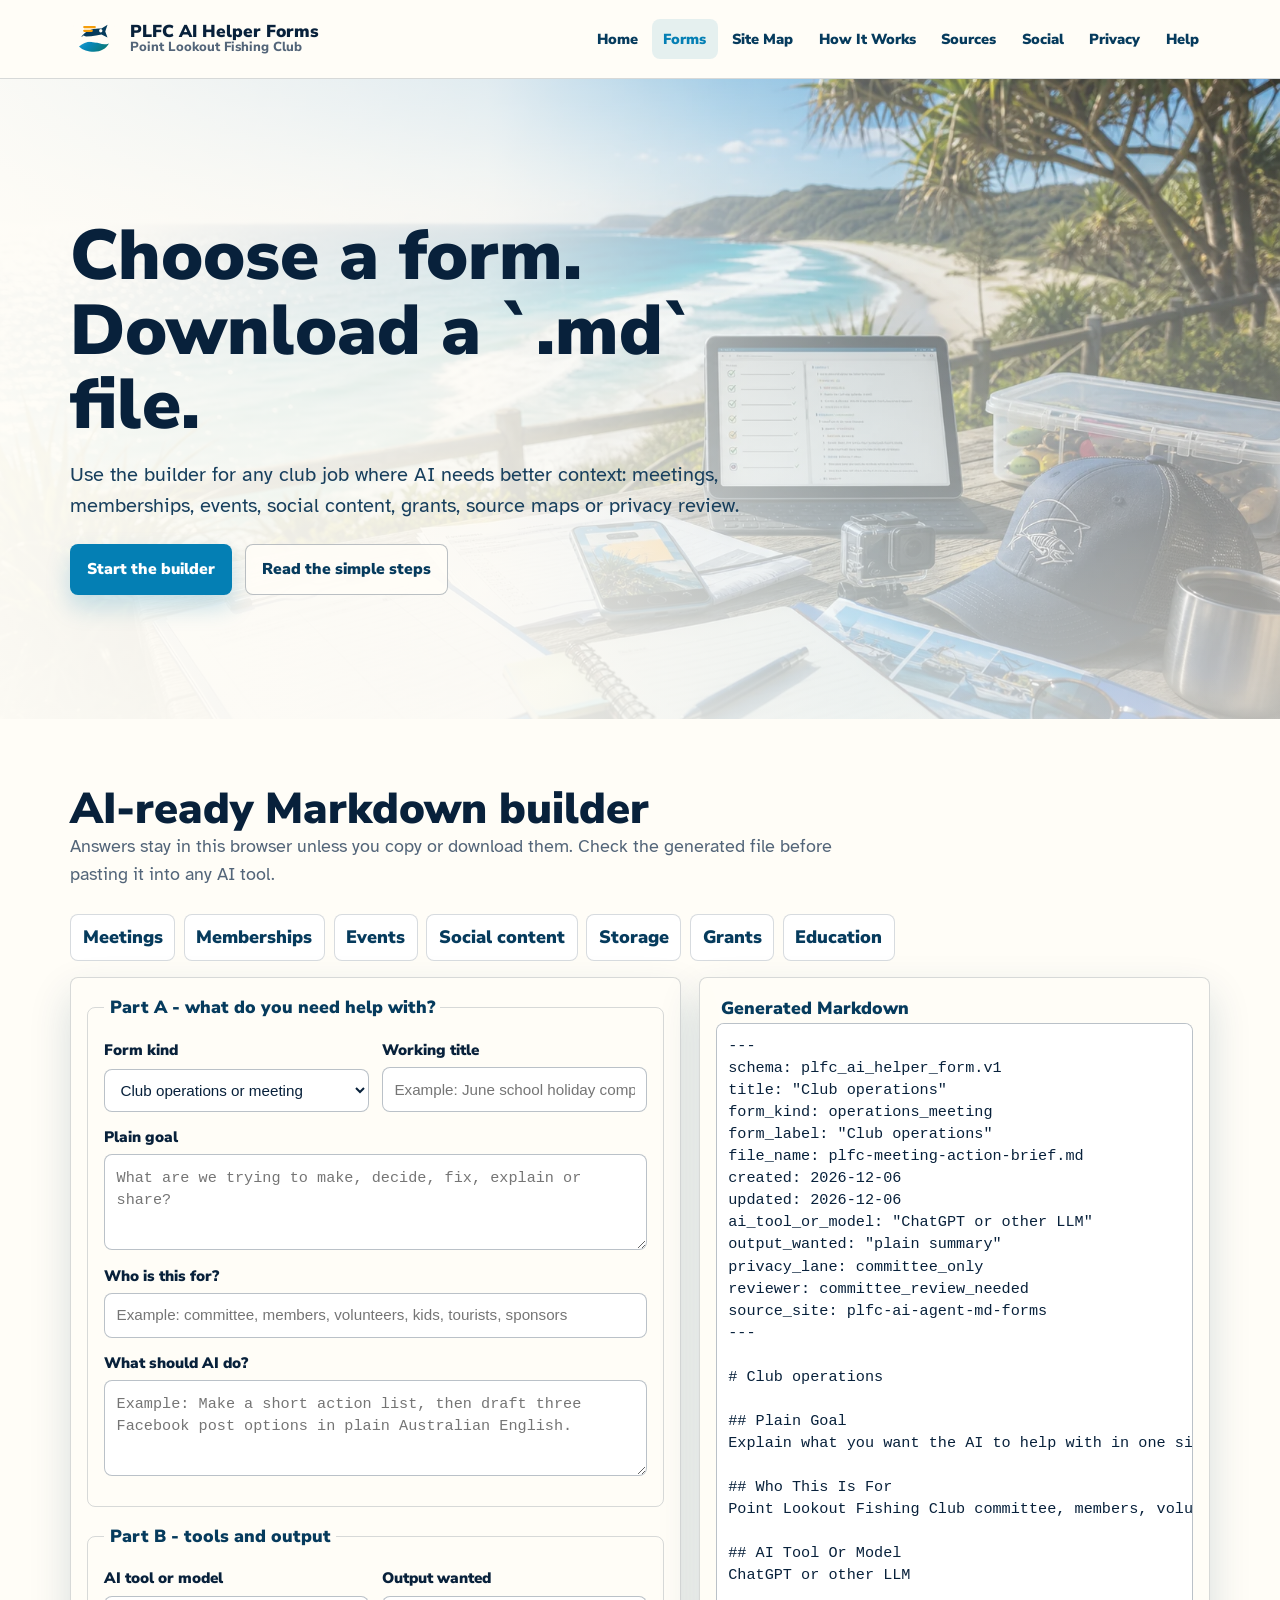
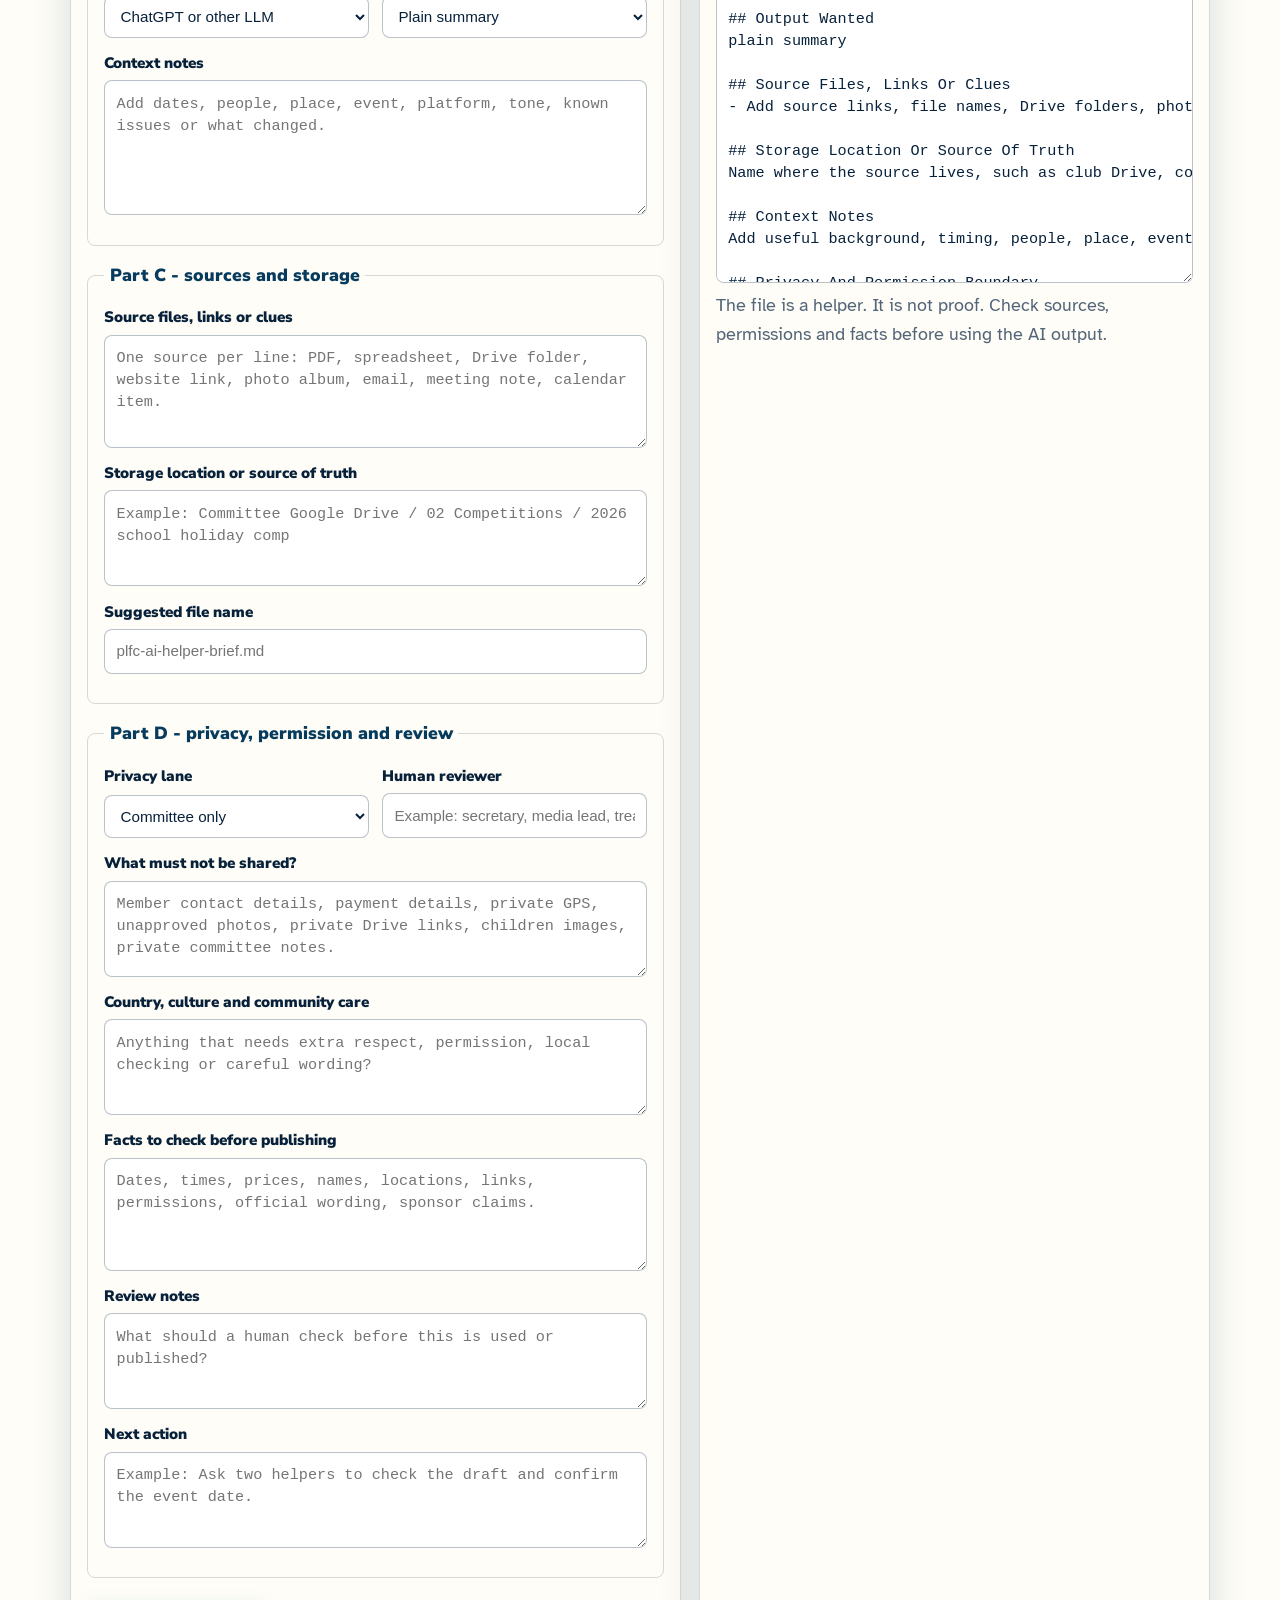
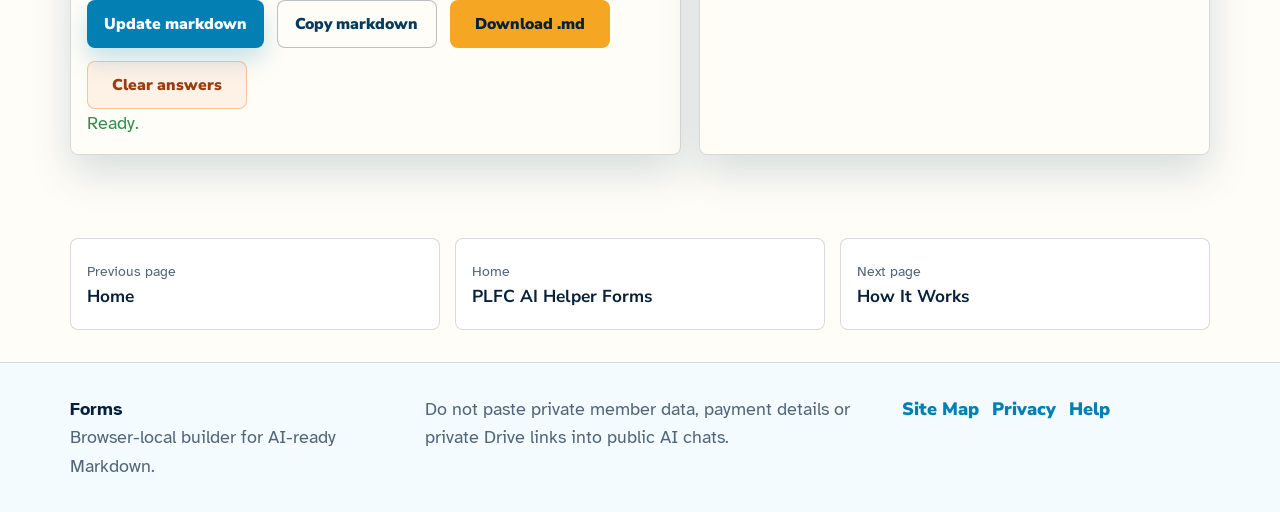
==== pages/forms.html @ 78226b27 "Create PLFC AI helper forms site" ====
<!doctype html>
<html lang="en-AU">
  <head>
    <meta charset="utf-8">
    <meta name="viewport" content="width=device-width, initial-scale=1">
    <meta name="description" content="Create and download a PLFC AI-ready Markdown file for meetings, events, social content, grants, storage maps and privacy-safe club work.">
    <title>Forms | PLFC AI Helper Forms</title>
    <link rel="icon" type="image/svg+xml" href="../assets/favicon.svg">
    <link rel="preconnect" href="https://fonts.googleapis.com">
    <link rel="preconnect" href="https://fonts.gstatic.com" crossorigin>
    <link href="https://fonts.googleapis.com/css2?family=Atkinson+Hyperlegible:wght@400;700&family=Nunito+Sans:wght@700;800;900&display=swap" rel="stylesheet">
    <link rel="stylesheet" href="../styles.css">
  </head>
  <body>
    <a class="skip-link" href="#main">Skip to content</a>
    <header class="site-header">
      <nav class="nav" aria-label="Main navigation">
        <a class="brand-mark" href="../index.html"><img src="../assets/favicon.svg" alt="" width="48" height="48"><span class="brand-text"><strong>PLFC AI Helper Forms</strong><span>Point Lookout Fishing Club</span></span></a>
        <button class="nav-toggle" type="button" aria-expanded="false" aria-controls="nav-links">Menu</button>
        <div class="nav-links" id="nav-links">
          <a href="../index.html">Home</a>
          <a href="forms.html" aria-current="page">Forms</a>
          <a href="site-map.html">Site Map</a>
          <a href="how-it-works.html">How It Works</a>
          <a href="source-storage.html">Sources</a>
          <a href="social-content.html">Social</a>
          <a href="privacy-permissions.html">Privacy</a>
          <a href="help.html">Help</a>
        </div>
      </nav>
    </header>

    <main id="main">
      <section class="page-hero" aria-labelledby="forms-title">
        <img class="hero-image" src="../assets/hero-forms.webp" alt="Simple forms, notes and club content tools on a sunny coastal table" width="1792" height="1024">
        <div class="hero-tint"></div>
        <div class="hero-copy">
          <h1 id="forms-title">Choose a form. Download a `.md` file.</h1>
          <p class="hero-lede">Use the builder for any club job where AI needs better context: meetings, memberships, events, social content, grants, source maps or privacy review.</p>
          <div class="hero-actions">
            <a class="button primary" href="#builder">Start the builder</a>
            <a class="button secondary" href="how-it-works.html">Read the simple steps</a>
          </div>
        </div>
      </section>

      <section class="section" id="builder" aria-labelledby="builder-title">
        <div class="section-heading">
          <h2 id="builder-title">AI-ready Markdown builder</h2>
          <p>Answers stay in this browser unless you copy or download them. Check the generated file before pasting it into any AI tool.</p>
        </div>
        <div class="template-strip" aria-label="Available form kinds">
          <span class="template-chip">Meetings</span>
          <span class="template-chip">Memberships</span>
          <span class="template-chip">Events</span>
          <span class="template-chip">Social content</span>
          <span class="template-chip">Storage</span>
          <span class="template-chip">Grants</span>
          <span class="template-chip">Education</span>
        </div>

        <div class="builder-layout">
          <form class="builder-form" data-ai-md-form>
            <fieldset>
              <legend>Part A - what do you need help with?</legend>
              <div class="field-grid">
                <label>Form kind
                  <select name="form_kind">
                    <option value="operations_meeting">Club operations or meeting</option>
                    <option value="membership_volunteer">Membership or volunteer</option>
                    <option value="event_field">Fishing event or field ops</option>
                    <option value="social_content">Social content or GenAI media</option>
                    <option value="source_storage">Source and storage map</option>
                    <option value="grants_evidence">Grant or evidence note</option>
                    <option value="education_tourism">Education, kids or visitors</option>
                    <option value="custom">Something else</option>
                  </select>
                </label>
                <label>Working title
                  <input name="title" placeholder="Example: June school holiday comp content plan">
                </label>
              </div>
              <label>Plain goal
                <textarea name="plain_goal" rows="3" placeholder="What are we trying to make, decide, fix, explain or share?"></textarea>
              </label>
              <label>Who is this for?
                <input name="audience" placeholder="Example: committee, members, volunteers, kids, tourists, sponsors">
              </label>
              <label>What should AI do?
                <textarea name="ai_request" rows="3" placeholder="Example: Make a short action list, then draft three Facebook post options in plain Australian English."></textarea>
              </label>
            </fieldset>

            <fieldset>
              <legend>Part B - tools and output</legend>
              <div class="field-grid">
                <label>AI tool or model
                  <select name="ai_tool">
                    <option value="ChatGPT or other LLM">ChatGPT or other LLM</option>
                    <option value="Claude">Claude</option>
                    <option value="Gemini">Gemini</option>
                    <option value="Copilot or coding agent">Copilot or coding agent</option>
                    <option value="Canva">Canva</option>
                    <option value="CapCut or video model">CapCut or video model</option>
                    <option value="Image model">Image model</option>
                    <option value="Song or music model">Song or music model</option>
                    <option value="Not sure yet">Not sure yet</option>
                  </select>
                </label>
                <label>Output wanted
                  <select name="output_type">
                    <option value="plain summary">Plain summary</option>
                    <option value="meeting agenda">Meeting agenda</option>
                    <option value="action list">Action list</option>
                    <option value="caption pack">Caption pack</option>
                    <option value="video script">Video script</option>
                    <option value="image prompt">Image prompt</option>
                    <option value="song prompt">Song prompt</option>
                    <option value="spreadsheet plan">Spreadsheet plan</option>
                    <option value="grant evidence note">Grant evidence note</option>
                    <option value="public page draft">Public page draft</option>
                  </select>
                </label>
              </div>
              <label>Context notes
                <textarea name="context_notes" rows="5" placeholder="Add dates, people, place, event, platform, tone, known issues or what changed."></textarea>
              </label>
            </fieldset>

            <fieldset>
              <legend>Part C - sources and storage</legend>
              <label>Source files, links or clues
                <textarea name="source_files" rows="4" placeholder="One source per line: PDF, spreadsheet, Drive folder, website link, photo album, email, meeting note, calendar item."></textarea>
              </label>
              <label>Storage location or source of truth
                <textarea name="storage_location" rows="3" placeholder="Example: Committee Google Drive / 02 Competitions / 2026 school holiday comp"></textarea>
              </label>
              <label>Suggested file name
                <input name="filename" placeholder="plfc-ai-helper-brief.md">
              </label>
            </fieldset>

            <fieldset>
              <legend>Part D - privacy, permission and review</legend>
              <div class="field-grid">
                <label>Privacy lane
                  <select name="privacy_lane">
                    <option value="committee_only">Committee only</option>
                    <option value="private_source">Private source</option>
                    <option value="trusted_helpers">Trusted helpers</option>
                    <option value="public_draft">Public draft</option>
                    <option value="public_after_review">Public after review</option>
                  </select>
                </label>
                <label>Human reviewer
                  <input name="reviewer" placeholder="Example: secretary, media lead, treasurer, committee">
                </label>
              </div>
              <label>What must not be shared?
                <textarea name="must_not_share" rows="3" placeholder="Member contact details, payment details, private GPS, unapproved photos, private Drive links, children images, private committee notes."></textarea>
              </label>
              <label>Country, culture and community care
                <textarea name="country_culture" rows="3" placeholder="Anything that needs extra respect, permission, local checking or careful wording?"></textarea>
              </label>
              <label>Facts to check before publishing
                <textarea name="facts_to_check" rows="4" placeholder="Dates, times, prices, names, locations, links, permissions, official wording, sponsor claims."></textarea>
              </label>
              <label>Review notes
                <textarea name="review_notes" rows="3" placeholder="What should a human check before this is used or published?"></textarea>
              </label>
              <label>Next action
                <textarea name="next_action" rows="2" placeholder="Example: Ask two helpers to check the draft and confirm the event date."></textarea>
              </label>
            </fieldset>

            <div class="builder-actions">
              <button class="button primary" type="submit">Update markdown</button>
              <button class="button secondary" type="button" data-copy-md>Copy markdown</button>
              <button class="button gold" type="button" data-download-md>Download .md</button>
              <button class="button danger" type="button" data-clear-md>Clear answers</button>
            </div>
            <p class="status" data-builder-status aria-live="polite">Ready.</p>
          </form>

          <aside class="output-panel" aria-label="Generated markdown output">
            <label for="markdown-output">Generated Markdown</label>
            <textarea id="markdown-output" class="markdown-output" data-md-output spellcheck="false" readonly></textarea>
            <p class="form-note">The file is a helper. It is not proof. Check sources, permissions and facts before using the AI output.</p>
          </aside>
        </div>
      </section>

      <nav class="page-trail" aria-label="Page navigation">
        <a href="../index.html"><span>Previous page</span><strong>Home</strong></a>
        <a href="../index.html"><span>Home</span><strong>PLFC AI Helper Forms</strong></a>
        <a href="how-it-works.html"><span>Next page</span><strong>How It Works</strong></a>
      </nav>
    </main>

    <footer class="site-footer">
      <div class="footer-inner">
        <div><strong>Forms</strong><p>Browser-local builder for AI-ready Markdown.</p></div>
        <p>Do not paste private member data, payment details or private Drive links into public AI chats.</p>
        <div class="footer-links"><a href="site-map.html">Site Map</a><a href="privacy-permissions.html">Privacy</a><a href="help.html">Help</a></div>
      </div>
    </footer>
    <button class="to-top" type="button" data-to-top>Back to top</button>
    <script src="../script.js"></script>
  </body>
</html>
---- styles.css ----
:root {
  --ink: #08213b;
  --deep: #063b5d;
  --ocean: #047fb4;
  --sky: #63c9ee;
  --pale-sky: #dff6ff;
  --teal: #118b88;
  --green: #2f8f4e;
  --leaf: #78b84f;
  --gold: #f5a623;
  --orange: #f06a24;
  --purple: #7f5bb8;
  --sand: #fff6df;
  --shell: #fffdf7;
  --soft: #f3fbff;
  --line: rgba(8, 33, 59, 0.16);
  --line-strong: rgba(8, 33, 59, 0.28);
  --muted: #536579;
  --shadow: 0 18px 42px rgba(7, 64, 92, 0.16);
  --heading: "Nunito Sans", "Avenir Next", Arial, sans-serif;
  --body: "Atkinson Hyperlegible", "Source Sans 3", Arial, sans-serif;
  --mono: "Cascadia Mono", "Consolas", monospace;
  --max-width: 1180px;
  --radius: 8px;
}

* {
  box-sizing: border-box;
}

html {
  scroll-behavior: smooth;
  scroll-padding-top: 6rem;
}

body {
  margin: 0;
  background: var(--shell);
  color: var(--ink);
  font-family: var(--body);
  font-size: 18px;
  line-height: 1.58;
}

img {
  display: block;
  height: auto;
  max-width: 100%;
}

a {
  color: inherit;
}

code,
pre,
.markdown-output {
  font-family: var(--mono);
}

[hidden] {
  display: none !important;
}

.skip-link {
  background: var(--gold);
  color: var(--ink);
  font-weight: 800;
  left: 1rem;
  padding: 0.7rem 0.9rem;
  position: absolute;
  top: -4rem;
  z-index: 50;
}

.skip-link:focus {
  top: 1rem;
}

.site-header {
  background: rgba(255, 253, 247, 0.94);
  border-bottom: 1px solid var(--line);
  position: sticky;
  top: 0;
  z-index: 20;
}

.nav {
  align-items: center;
  display: flex;
  gap: 1rem;
  justify-content: space-between;
  margin: 0 auto;
  max-width: var(--max-width);
  min-height: 78px;
  padding: 0.75rem 1.25rem;
}

.brand-mark {
  align-items: center;
  display: inline-flex;
  gap: 0.75rem;
  text-decoration: none;
}

.brand-mark img {
  height: 48px;
  width: 48px;
}

.brand-text {
  display: grid;
  font-family: var(--heading);
  line-height: 1.05;
}

.brand-text strong {
  font-size: 1.08rem;
  font-weight: 900;
}

.brand-text span {
  color: var(--muted);
  font-size: 0.82rem;
  font-weight: 800;
}

.nav-links {
  align-items: center;
  display: flex;
  flex-wrap: wrap;
  gap: 0.2rem;
}

.nav-links a {
  border-radius: var(--radius);
  color: var(--deep);
  font-family: var(--heading);
  font-size: 0.91rem;
  font-weight: 900;
  padding: 0.55rem 0.7rem;
  text-decoration: none;
}

.nav-links a:hover,
.nav-links a:focus,
.nav-links a[aria-current="page"] {
  background: rgba(4, 127, 180, 0.1);
  color: var(--ocean);
}

.nav-toggle {
  background: var(--shell);
  border: 1px solid var(--line-strong);
  border-radius: var(--radius);
  color: var(--deep);
  display: none;
  font-family: var(--heading);
  font-weight: 900;
  min-height: 42px;
  padding: 0.55rem 0.75rem;
}

.hero,
.page-hero {
  align-items: center;
  display: grid;
  min-height: 640px;
  overflow: hidden;
  position: relative;
}

.hero-image,
.hero-tint {
  height: 100%;
  inset: 0;
  position: absolute;
  width: 100%;
}

.hero-image {
  object-fit: cover;
  object-position: center;
}

.hero-tint {
  background:
    linear-gradient(90deg, rgba(255, 253, 247, 0.94) 0%, rgba(255, 253, 247, 0.77) 34%, rgba(223, 246, 255, 0.36) 58%, rgba(255, 253, 247, 0.08) 100%),
    linear-gradient(0deg, rgba(255, 253, 247, 0.82) 0%, rgba(255, 253, 247, 0.08) 42%, rgba(255, 253, 247, 0.24) 100%);
}

.page-hero .hero-tint {
  background:
    linear-gradient(90deg, rgba(255, 253, 247, 0.95) 0%, rgba(255, 253, 247, 0.78) 38%, rgba(223, 246, 255, 0.28) 68%, rgba(255, 253, 247, 0.05) 100%),
    linear-gradient(0deg, rgba(255, 253, 247, 0.7), rgba(255, 253, 247, 0.1));
}

.hero-copy {
  margin: 0 auto;
  max-width: var(--max-width);
  padding: 6rem 1.25rem 5rem;
  position: relative;
  width: 100%;
  z-index: 1;
}

.hero-copy > * {
  max-width: 700px;
}

h1,
h2,
h3 {
  font-family: var(--heading);
  letter-spacing: 0;
  line-height: 1.06;
  margin: 0;
}

h1 {
  font-size: 4.4rem;
  font-weight: 900;
}

h2 {
  font-size: 2.7rem;
  font-weight: 900;
}

h3 {
  font-size: 1.24rem;
  font-weight: 900;
}

p {
  margin: 0;
}

.hero-lede {
  color: #183f5d;
  font-size: 1.24rem;
  margin-top: 1rem;
}

.hero-actions,
.inline-actions,
.builder-actions {
  align-items: center;
  display: flex;
  flex-wrap: wrap;
  gap: 0.8rem;
  margin-top: 1.4rem;
}

.button {
  align-items: center;
  border: 1px solid transparent;
  border-radius: var(--radius);
  cursor: pointer;
  display: inline-flex;
  font-family: var(--heading);
  font-size: 0.98rem;
  font-weight: 900;
  justify-content: center;
  min-height: 48px;
  min-width: 10rem;
  padding: 0.75rem 1rem;
  text-decoration: none;
}

.button.primary {
  background: var(--ocean);
  color: white;
  box-shadow: 0 12px 24px rgba(4, 127, 180, 0.22);
}

.button.secondary {
  background: rgba(255, 253, 247, 0.88);
  border-color: var(--line-strong);
  color: var(--deep);
}

.button.gold {
  background: var(--gold);
  color: var(--ink);
}

.button.danger {
  background: rgba(240, 106, 36, 0.08);
  border-color: rgba(240, 106, 36, 0.35);
  color: #9b3c13;
}

.quick-points {
  align-items: center;
  color: var(--deep);
  display: flex;
  flex-wrap: wrap;
  gap: 0.45rem 1rem;
  margin-top: 1rem;
  padding: 0;
}

.quick-points li {
  align-items: center;
  display: inline-flex;
  gap: 0.4rem;
  list-style: none;
}

.quick-points li::before {
  border: 2px solid var(--teal);
  border-radius: 50%;
  content: "";
  height: 12px;
  width: 12px;
}

.wave-divider {
  background: var(--shell);
  border-top: 1px solid rgba(4, 127, 180, 0.16);
  height: 34px;
  margin-top: -34px;
  position: relative;
  z-index: 2;
}

.wave-divider::before {
  background: linear-gradient(90deg, var(--teal), var(--sky), var(--green));
  content: "";
  display: block;
  height: 5px;
  margin: 0 auto;
  width: min(560px, 72%);
}

.section,
.page-trail,
.footer-inner {
  margin: 0 auto;
  max-width: var(--max-width);
  padding-left: 1.25rem;
  padding-right: 1.25rem;
}

.section {
  padding-bottom: 4.2rem;
  padding-top: 4.2rem;
}

.section.tint {
  background: var(--soft);
  max-width: none;
}

.section.tint > * {
  margin-left: auto;
  margin-right: auto;
  max-width: var(--max-width);
}

.section-heading {
  margin-bottom: 1.6rem;
  max-width: 780px;
}

.section-heading p,
.card p,
.info-card p,
.step-card p,
.source-card p,
.plain-list p,
.page-card p,
.form-note,
.footer-inner p {
  color: var(--muted);
}

.step-grid {
  display: grid;
  gap: 1rem;
  grid-template-columns: repeat(3, minmax(0, 1fr));
}

.step-card,
.card,
.info-card,
.source-card,
.page-card,
.builder-form,
.output-panel,
.notice-panel {
  background: rgba(255, 253, 247, 0.9);
  border: 1px solid var(--line);
  border-radius: var(--radius);
  box-shadow: var(--shadow);
}

.step-card {
  align-items: center;
  display: grid;
  gap: 1rem;
  grid-template-columns: 64px minmax(0, 1fr);
  min-height: 150px;
  padding: 1rem;
}

.step-number {
  align-items: center;
  background: var(--ocean);
  border-radius: 50%;
  color: white;
  display: inline-flex;
  font-family: var(--heading);
  font-size: 1.4rem;
  font-weight: 900;
  height: 48px;
  justify-content: center;
  width: 48px;
}

.step-card:nth-child(2) .step-number {
  background: var(--orange);
}

.step-card:nth-child(3) .step-number {
  background: var(--purple);
}

.card-grid,
.form-grid,
.source-grid,
.sitemap-grid {
  display: grid;
  gap: 1rem;
}

.sitemap-grid {
  grid-template-columns: repeat(4, minmax(0, 1fr));
}

.form-grid {
  grid-template-columns: repeat(4, minmax(0, 1fr));
}

.source-grid {
  grid-template-columns: repeat(3, minmax(0, 1fr));
}

.card,
.info-card,
.source-card,
.page-card {
  display: grid;
  gap: 0.65rem;
  min-height: 184px;
  overflow-wrap: anywhere;
  padding: 1rem;
  text-decoration: none;
}

.card img {
  border-radius: var(--radius);
  height: 132px;
  object-fit: cover;
  width: 100%;
}

.card-icon,
.mini-icon {
  align-items: center;
  border: 2px solid currentColor;
  border-radius: var(--radius);
  color: var(--ocean);
  display: inline-flex;
  font-family: var(--heading);
  font-weight: 900;
  height: 44px;
  justify-content: center;
  width: 44px;
}

.card:nth-child(2n) .card-icon,
.info-card:nth-child(2n) .mini-icon {
  color: var(--green);
}

.card:nth-child(3n) .card-icon,
.info-card:nth-child(3n) .mini-icon {
  color: var(--orange);
}

.card:nth-child(4n) .card-icon,
.info-card:nth-child(4n) .mini-icon {
  color: var(--purple);
}

.workflow {
  display: grid;
  gap: 1rem;
  grid-template-columns: 1fr;
}

.plain-list {
  display: grid;
  gap: 0.8rem;
}

.plain-list article {
  border-left: 5px solid var(--ocean);
  padding: 0.45rem 0 0.45rem 0.9rem;
}

.plain-list article:nth-child(2) {
  border-left-color: var(--green);
}

.plain-list article:nth-child(3) {
  border-left-color: var(--gold);
}

.plain-list article:nth-child(4) {
  border-left-color: var(--purple);
}

.notice-panel {
  background:
    linear-gradient(135deg, rgba(223, 246, 255, 0.78), rgba(255, 246, 223, 0.78)),
    var(--shell);
  padding: 1.2rem;
}

.notice-panel h2 {
  font-size: 2rem;
}

.notice-panel ul,
.source-card ul,
.info-card ul {
  margin: 0;
  padding-left: 1.2rem;
}

.notice-panel li,
.source-card li,
.info-card li {
  margin: 0.35rem 0;
}

.builder-layout {
  display: grid;
  gap: 1.1rem;
  grid-template-columns: minmax(0, 0.98fr) minmax(330px, 0.82fr);
}

.builder-form,
.output-panel {
  padding: 1rem;
}

.builder-form fieldset {
  border: 1px solid var(--line);
  border-radius: var(--radius);
  margin: 0 0 1rem;
  padding: 1rem;
}

.builder-form legend,
.output-panel label {
  color: var(--deep);
  font-family: var(--heading);
  font-size: 1.1rem;
  font-weight: 900;
  padding: 0 0.35rem;
}

.builder-form label {
  color: var(--ink);
  display: grid;
  font-family: var(--heading);
  font-size: 0.95rem;
  font-weight: 900;
  gap: 0.34rem;
  margin-bottom: 0.82rem;
}

.field-grid {
  display: grid;
  gap: 0.8rem;
  grid-template-columns: repeat(2, minmax(0, 1fr));
}

input,
select,
textarea {
  background: white;
  border: 1px solid var(--line-strong);
  border-radius: var(--radius);
  color: var(--ink);
  font-size: 0.95rem;
  line-height: 1.45;
  width: 100%;
}

input,
select {
  min-height: 42px;
  padding: 0.65rem 0.72rem;
}

textarea {
  min-height: 96px;
  padding: 0.72rem;
  resize: vertical;
}

input:focus,
select:focus,
textarea:focus,
button:focus,
a:focus {
  outline: 3px solid rgba(4, 127, 180, 0.35);
  outline-offset: 2px;
}

.markdown-output {
  min-height: 860px;
  white-space: pre;
}

.status {
  color: var(--green);
  min-height: 1.5rem;
}

.template-strip {
  display: flex;
  flex-wrap: wrap;
  gap: 0.55rem;
  margin: 1rem 0;
}

.template-chip {
  background: white;
  border: 1px solid var(--line);
  border-radius: var(--radius);
  color: var(--deep);
  font-family: var(--heading);
  font-weight: 900;
  padding: 0.5rem 0.72rem;
}

.page-trail {
  display: grid;
  gap: 0.9rem;
  grid-template-columns: repeat(3, minmax(0, 1fr));
  padding-bottom: 2rem;
  padding-top: 1rem;
}

.page-trail a {
  align-content: center;
  background: white;
  border: 1px solid var(--line);
  border-radius: var(--radius);
  display: grid;
  gap: 0.28rem;
  min-height: 92px;
  padding: 1rem;
  text-decoration: none;
}

.page-trail a:hover,
.page-trail a:focus {
  border-color: var(--ocean);
  box-shadow: var(--shadow);
}

.page-trail span {
  color: var(--muted);
  font-size: 0.85rem;
}

.page-trail strong {
  color: var(--ink);
  font-family: var(--heading);
  font-size: 1.08rem;
  line-height: 1.18;
}

.site-footer {
  background: #f3fbff;
  border-top: 1px solid var(--line);
}

.footer-inner {
  align-items: start;
  display: grid;
  gap: 1rem;
  grid-template-columns: 1.1fr 1.5fr 1fr;
  padding-bottom: 2rem;
  padding-top: 2rem;
}

.footer-links {
  display: flex;
  flex-wrap: wrap;
  gap: 0.8rem;
}

.footer-links a {
  color: var(--ocean);
  font-family: var(--heading);
  font-weight: 900;
  text-decoration: none;
}

.to-top {
  background: var(--sky);
  border: 1px solid rgba(8, 33, 59, 0.22);
  border-radius: 50%;
  bottom: 1rem;
  box-shadow: var(--shadow);
  color: var(--ink);
  cursor: pointer;
  display: none;
  font-family: var(--heading);
  font-weight: 900;
  height: 76px;
  position: fixed;
  right: 1rem;
  width: 76px;
  z-index: 30;
}

.to-top.is-visible {
  display: block;
}

@media (max-width: 1040px) {
  .sitemap-grid,
  .form-grid,
  .source-grid {
    grid-template-columns: repeat(2, minmax(0, 1fr));
  }

  .workflow,
  .builder-layout {
    grid-template-columns: 1fr;
  }

  .markdown-output {
    min-height: 520px;
  }
}

@media (max-width: 760px) {
  body {
    font-size: 16px;
  }

  .nav {
    min-height: 70px;
  }

  .brand-text span {
    display: none;
  }

  .nav-toggle {
    display: inline-flex;
  }

  .nav-links {
    align-items: stretch;
    background: var(--shell);
    border: 1px solid var(--line);
    border-radius: var(--radius);
    display: none;
    flex-direction: column;
    left: 1rem;
    padding: 0.85rem;
    position: absolute;
    right: 1rem;
    top: 70px;
  }

  .nav-links.is-open {
    display: flex;
  }

  .hero,
  .page-hero {
    min-height: 560px;
  }

  .hero-copy {
    padding-bottom: 4rem;
    padding-top: 4rem;
  }

  h1 {
    font-size: 2.7rem;
  }

  h2 {
    font-size: 2rem;
  }

  .step-grid,
  .sitemap-grid,
  .form-grid,
  .source-grid,
  .field-grid,
  .page-trail,
  .footer-inner {
    grid-template-columns: 1fr;
  }

  .step-card {
    grid-template-columns: 54px minmax(0, 1fr);
  }

  .to-top {
    height: 64px;
    width: 64px;
  }
}
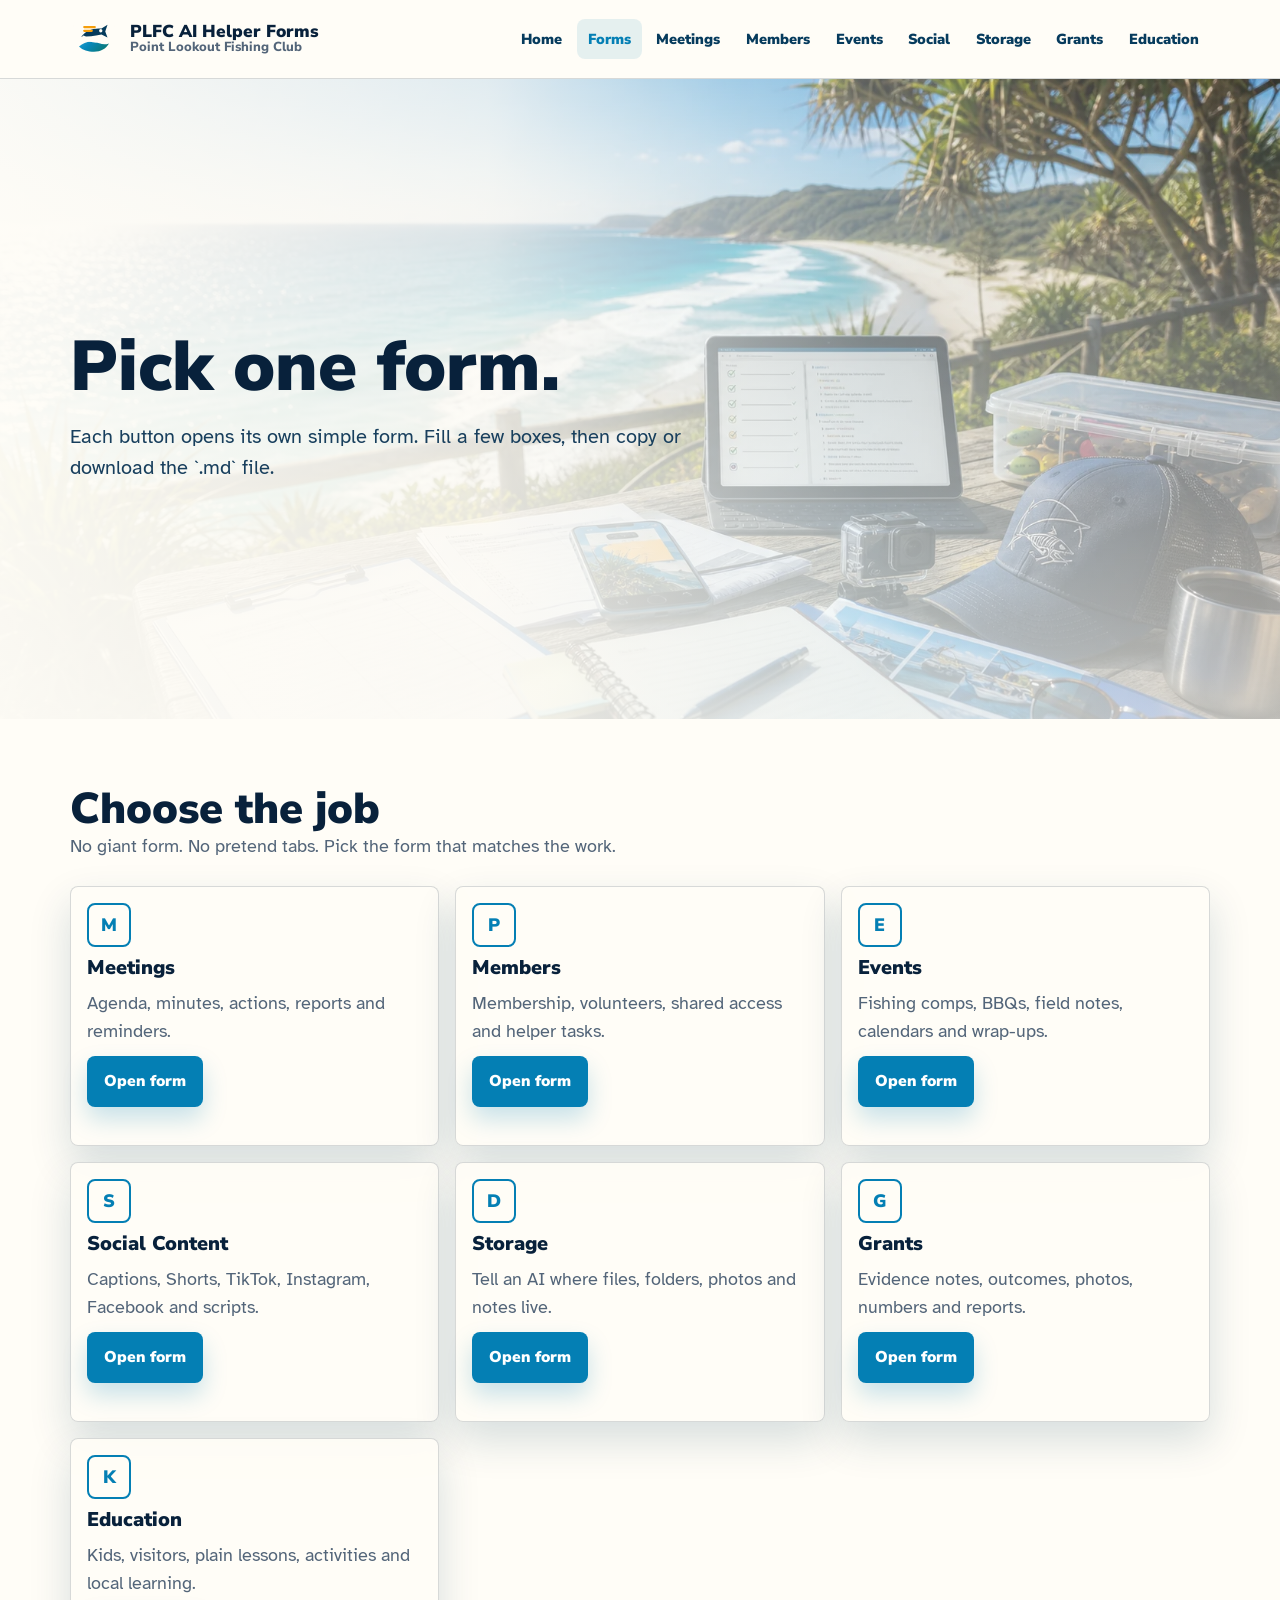
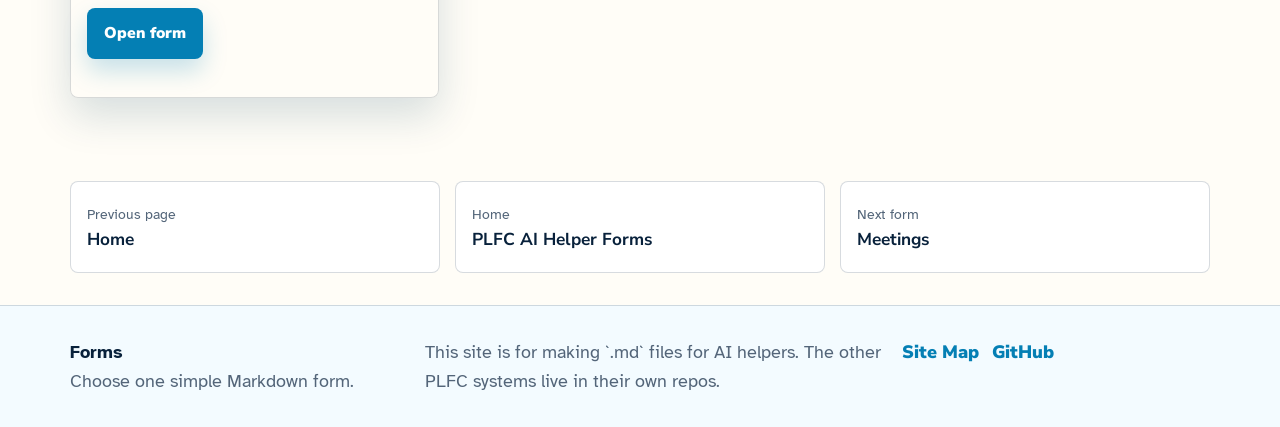
==== commit 80ebdc3b: "Refocus site on separate simple forms" ====
--- a/pages/forms.html
+++ b/pages/forms.html
@@ -3,7 +3,7 @@
   <head>
     <meta charset="utf-8">
     <meta name="viewport" content="width=device-width, initial-scale=1">
-    <meta name="description" content="Create and download a PLFC AI-ready Markdown file for meetings, events, social content, grants, storage maps and privacy-safe club work.">
+    <meta name="description" content="Choose a simple PLFC form and download an AI-ready Markdown file.">
     <title>Forms | PLFC AI Helper Forms</title>
     <link rel="icon" type="image/svg+xml" href="../assets/favicon.svg">
     <link rel="preconnect" href="https://fonts.googleapis.com">
@@ -20,12 +20,13 @@
         <div class="nav-links" id="nav-links">
           <a href="../index.html">Home</a>
           <a href="forms.html" aria-current="page">Forms</a>
-          <a href="site-map.html">Site Map</a>
-          <a href="how-it-works.html">How It Works</a>
-          <a href="source-storage.html">Sources</a>
-          <a href="social-content.html">Social</a>
-          <a href="privacy-permissions.html">Privacy</a>
-          <a href="help.html">Help</a>
+          <a href="forms/meetings.html">Meetings</a>
+          <a href="forms/memberships.html">Members</a>
+          <a href="forms/events.html">Events</a>
+          <a href="forms/social-content.html">Social</a>
+          <a href="forms/storage.html">Storage</a>
+          <a href="forms/grants.html">Grants</a>
+          <a href="forms/education.html">Education</a>
         </div>
       </nav>
     </header>
@@ -35,173 +36,39 @@
         <img class="hero-image" src="../assets/hero-forms.webp" alt="Simple forms, notes and club content tools on a sunny coastal table" width="1792" height="1024">
         <div class="hero-tint"></div>
         <div class="hero-copy">
-          <h1 id="forms-title">Choose a form. Download a `.md` file.</h1>
-          <p class="hero-lede">Use the builder for any club job where AI needs better context: meetings, memberships, events, social content, grants, source maps or privacy review.</p>
-          <div class="hero-actions">
-            <a class="button primary" href="#builder">Start the builder</a>
-            <a class="button secondary" href="how-it-works.html">Read the simple steps</a>
-          </div>
+          <h1 id="forms-title">Pick one form.</h1>
+          <p class="hero-lede">Each button opens its own simple form. Fill a few boxes, then copy or download the `.md` file.</p>
         </div>
       </section>
 
-      <section class="section" id="builder" aria-labelledby="builder-title">
+      <section class="section" aria-labelledby="choose-title">
         <div class="section-heading">
-          <h2 id="builder-title">AI-ready Markdown builder</h2>
-          <p>Answers stay in this browser unless you copy or download them. Check the generated file before pasting it into any AI tool.</p>
+          <h2 id="choose-title">Choose the job</h2>
+          <p>No giant form. No pretend tabs. Pick the form that matches the work.</p>
         </div>
-        <div class="template-strip" aria-label="Available form kinds">
-          <span class="template-chip">Meetings</span>
-          <span class="template-chip">Memberships</span>
-          <span class="template-chip">Events</span>
-          <span class="template-chip">Social content</span>
-          <span class="template-chip">Storage</span>
-          <span class="template-chip">Grants</span>
-          <span class="template-chip">Education</span>
-        </div>
-
-        <div class="builder-layout">
-          <form class="builder-form" data-ai-md-form>
-            <fieldset>
-              <legend>Part A - what do you need help with?</legend>
-              <div class="field-grid">
-                <label>Form kind
-                  <select name="form_kind">
-                    <option value="operations_meeting">Club operations or meeting</option>
-                    <option value="membership_volunteer">Membership or volunteer</option>
-                    <option value="event_field">Fishing event or field ops</option>
-                    <option value="social_content">Social content or GenAI media</option>
-                    <option value="source_storage">Source and storage map</option>
-                    <option value="grants_evidence">Grant or evidence note</option>
-                    <option value="education_tourism">Education, kids or visitors</option>
-                    <option value="custom">Something else</option>
-                  </select>
-                </label>
-                <label>Working title
-                  <input name="title" placeholder="Example: June school holiday comp content plan">
-                </label>
-              </div>
-              <label>Plain goal
-                <textarea name="plain_goal" rows="3" placeholder="What are we trying to make, decide, fix, explain or share?"></textarea>
-              </label>
-              <label>Who is this for?
-                <input name="audience" placeholder="Example: committee, members, volunteers, kids, tourists, sponsors">
-              </label>
-              <label>What should AI do?
-                <textarea name="ai_request" rows="3" placeholder="Example: Make a short action list, then draft three Facebook post options in plain Australian English."></textarea>
-              </label>
-            </fieldset>
-
-            <fieldset>
-              <legend>Part B - tools and output</legend>
-              <div class="field-grid">
-                <label>AI tool or model
-                  <select name="ai_tool">
-                    <option value="ChatGPT or other LLM">ChatGPT or other LLM</option>
-                    <option value="Claude">Claude</option>
-                    <option value="Gemini">Gemini</option>
-                    <option value="Copilot or coding agent">Copilot or coding agent</option>
-                    <option value="Canva">Canva</option>
-                    <option value="CapCut or video model">CapCut or video model</option>
-                    <option value="Image model">Image model</option>
-                    <option value="Song or music model">Song or music model</option>
-                    <option value="Not sure yet">Not sure yet</option>
-                  </select>
-                </label>
-                <label>Output wanted
-                  <select name="output_type">
-                    <option value="plain summary">Plain summary</option>
-                    <option value="meeting agenda">Meeting agenda</option>
-                    <option value="action list">Action list</option>
-                    <option value="caption pack">Caption pack</option>
-                    <option value="video script">Video script</option>
-                    <option value="image prompt">Image prompt</option>
-                    <option value="song prompt">Song prompt</option>
-                    <option value="spreadsheet plan">Spreadsheet plan</option>
-                    <option value="grant evidence note">Grant evidence note</option>
-                    <option value="public page draft">Public page draft</option>
-                  </select>
-                </label>
-              </div>
-              <label>Context notes
-                <textarea name="context_notes" rows="5" placeholder="Add dates, people, place, event, platform, tone, known issues or what changed."></textarea>
-              </label>
-            </fieldset>
-
-            <fieldset>
-              <legend>Part C - sources and storage</legend>
-              <label>Source files, links or clues
-                <textarea name="source_files" rows="4" placeholder="One source per line: PDF, spreadsheet, Drive folder, website link, photo album, email, meeting note, calendar item."></textarea>
-              </label>
-              <label>Storage location or source of truth
-                <textarea name="storage_location" rows="3" placeholder="Example: Committee Google Drive / 02 Competitions / 2026 school holiday comp"></textarea>
-              </label>
-              <label>Suggested file name
-                <input name="filename" placeholder="plfc-ai-helper-brief.md">
-              </label>
-            </fieldset>
-
-            <fieldset>
-              <legend>Part D - privacy, permission and review</legend>
-              <div class="field-grid">
-                <label>Privacy lane
-                  <select name="privacy_lane">
-                    <option value="committee_only">Committee only</option>
-                    <option value="private_source">Private source</option>
-                    <option value="trusted_helpers">Trusted helpers</option>
-                    <option value="public_draft">Public draft</option>
-                    <option value="public_after_review">Public after review</option>
-                  </select>
-                </label>
-                <label>Human reviewer
-                  <input name="reviewer" placeholder="Example: secretary, media lead, treasurer, committee">
-                </label>
-              </div>
-              <label>What must not be shared?
-                <textarea name="must_not_share" rows="3" placeholder="Member contact details, payment details, private GPS, unapproved photos, private Drive links, children images, private committee notes."></textarea>
-              </label>
-              <label>Country, culture and community care
-                <textarea name="country_culture" rows="3" placeholder="Anything that needs extra respect, permission, local checking or careful wording?"></textarea>
-              </label>
-              <label>Facts to check before publishing
-                <textarea name="facts_to_check" rows="4" placeholder="Dates, times, prices, names, locations, links, permissions, official wording, sponsor claims."></textarea>
-              </label>
-              <label>Review notes
-                <textarea name="review_notes" rows="3" placeholder="What should a human check before this is used or published?"></textarea>
-              </label>
-              <label>Next action
-                <textarea name="next_action" rows="2" placeholder="Example: Ask two helpers to check the draft and confirm the event date."></textarea>
-              </label>
-            </fieldset>
-
-            <div class="builder-actions">
-              <button class="button primary" type="submit">Update markdown</button>
-              <button class="button secondary" type="button" data-copy-md>Copy markdown</button>
-              <button class="button gold" type="button" data-download-md>Download .md</button>
-              <button class="button danger" type="button" data-clear-md>Clear answers</button>
-            </div>
-            <p class="status" data-builder-status aria-live="polite">Ready.</p>
-          </form>
-
-          <aside class="output-panel" aria-label="Generated markdown output">
-            <label for="markdown-output">Generated Markdown</label>
-            <textarea id="markdown-output" class="markdown-output" data-md-output spellcheck="false" readonly></textarea>
-            <p class="form-note">The file is a helper. It is not proof. Check sources, permissions and facts before using the AI output.</p>
-          </aside>
+        <div class="form-link-grid">
+          <a class="page-card form-card" href="forms/meetings.html"><span class="card-icon">M</span><h3>Meetings</h3><p>Agenda, minutes, actions, reports and reminders.</p><span class="button primary">Open form</span></a>
+          <a class="page-card form-card" href="forms/memberships.html"><span class="card-icon">P</span><h3>Members</h3><p>Membership, volunteers, shared access and helper tasks.</p><span class="button primary">Open form</span></a>
+          <a class="page-card form-card" href="forms/events.html"><span class="card-icon">E</span><h3>Events</h3><p>Fishing comps, BBQs, field notes, calendars and wrap-ups.</p><span class="button primary">Open form</span></a>
+          <a class="page-card form-card" href="forms/social-content.html"><span class="card-icon">S</span><h3>Social Content</h3><p>Captions, Shorts, TikTok, Instagram, Facebook and scripts.</p><span class="button primary">Open form</span></a>
+          <a class="page-card form-card" href="forms/storage.html"><span class="card-icon">D</span><h3>Storage</h3><p>Tell an AI where files, folders, photos and notes live.</p><span class="button primary">Open form</span></a>
+          <a class="page-card form-card" href="forms/grants.html"><span class="card-icon">G</span><h3>Grants</h3><p>Evidence notes, outcomes, photos, numbers and reports.</p><span class="button primary">Open form</span></a>
+          <a class="page-card form-card" href="forms/education.html"><span class="card-icon">K</span><h3>Education</h3><p>Kids, visitors, plain lessons, activities and local learning.</p><span class="button primary">Open form</span></a>
         </div>
       </section>
 
       <nav class="page-trail" aria-label="Page navigation">
         <a href="../index.html"><span>Previous page</span><strong>Home</strong></a>
         <a href="../index.html"><span>Home</span><strong>PLFC AI Helper Forms</strong></a>
-        <a href="how-it-works.html"><span>Next page</span><strong>How It Works</strong></a>
+        <a href="forms/meetings.html"><span>Next form</span><strong>Meetings</strong></a>
       </nav>
     </main>
 
     <footer class="site-footer">
       <div class="footer-inner">
-        <div><strong>Forms</strong><p>Browser-local builder for AI-ready Markdown.</p></div>
-        <p>Do not paste private member data, payment details or private Drive links into public AI chats.</p>
-        <div class="footer-links"><a href="site-map.html">Site Map</a><a href="privacy-permissions.html">Privacy</a><a href="help.html">Help</a></div>
+        <div><strong>Forms</strong><p>Choose one simple Markdown form.</p></div>
+        <p>This site is for making `.md` files for AI helpers. The other PLFC systems live in their own repos.</p>
+        <div class="footer-links"><a href="site-map.html">Site Map</a><a href="https://github.com/auraofintelligence/plfc-ai-agent-md-forms" target="_blank" rel="noopener noreferrer">GitHub</a></div>
       </div>
     </footer>
     <button class="to-top" type="button" data-to-top>Back to top</button>
--- a/styles.css
+++ b/styles.css
@@ -1,3 +1,5 @@
+@import url("https://fonts.googleapis.com/css2?family=Atkinson+Hyperlegible:wght@400;700&family=Nunito+Sans:wght@700;800;900&display=swap");
+
 :root {
   --ink: #08213b;
   --deep: #063b5d;
@@ -447,6 +449,12 @@
   grid-template-columns: repeat(3, minmax(0, 1fr));
 }
 
+.form-link-grid {
+  display: grid;
+  gap: 1rem;
+  grid-template-columns: repeat(3, minmax(0, 1fr));
+}
+
 .card,
 .info-card,
 .source-card,
@@ -466,6 +474,17 @@
   width: 100%;
 }
 
+.form-card {
+  align-content: start;
+  min-height: 260px;
+}
+
+.form-card .button {
+  margin-top: auto;
+  min-width: 0;
+  width: fit-content;
+}
+
 .card-icon,
 .mini-icon {
   align-items: center;
@@ -551,6 +570,11 @@
   display: grid;
   gap: 1.1rem;
   grid-template-columns: minmax(0, 0.98fr) minmax(330px, 0.82fr);
+}
+
+.simple-builder {
+  align-items: start;
+  grid-template-columns: minmax(0, 0.9fr) minmax(320px, 0.9fr);
 }
 
 .builder-form,
@@ -624,7 +648,7 @@
 }
 
 .markdown-output {
-  min-height: 860px;
+  min-height: 520px;
   white-space: pre;
 }
 
@@ -739,6 +763,7 @@
 
 @media (max-width: 1040px) {
   .sitemap-grid,
+  .form-link-grid,
   .form-grid,
   .source-grid {
     grid-template-columns: repeat(2, minmax(0, 1fr));
@@ -809,6 +834,7 @@
 
   .step-grid,
   .sitemap-grid,
+  .form-link-grid,
   .form-grid,
   .source-grid,
   .field-grid,
